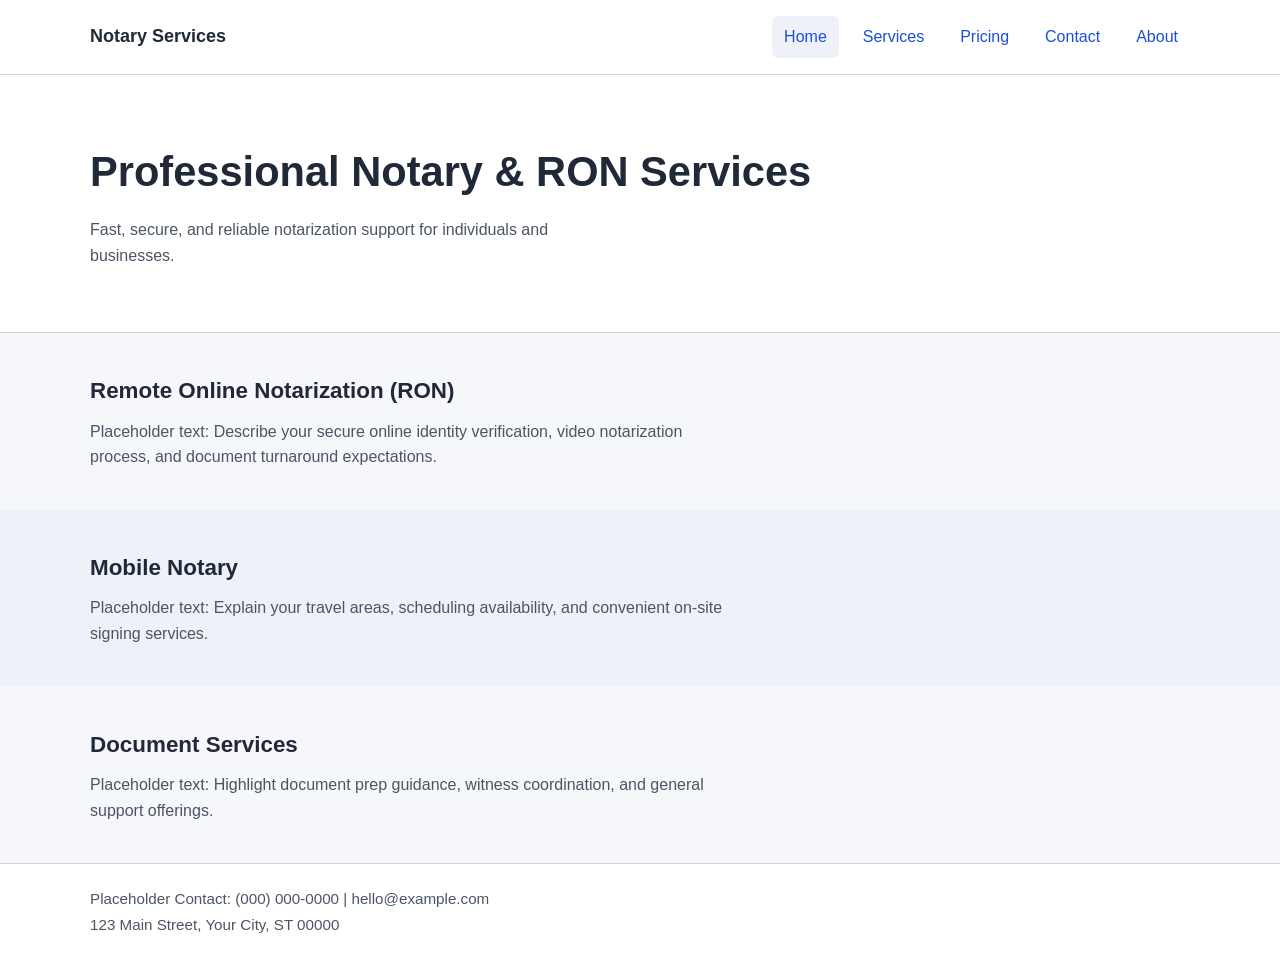
==== index.html @ e4e7c0ff "Initial GitHub Pages scaffold" ====
<!doctype html>
<html lang="en">
  <head>
    <meta charset="UTF-8" />
    <meta name="viewport" content="width=device-width, initial-scale=1.0" />
    <title>Professional Notary & RON Services</title>
    <meta
      name="description"
      content="Professional Notary and Remote Online Notarization services."
    />
    <link rel="stylesheet" href="assets/css/style.css" />
  </head>
  <body>
    <header class="site-header">
      <div class="container header-inner">
        <a class="brand" href="index.html">Notary Services</a>
        <nav aria-label="Main navigation">
          <ul class="nav-list">
            <li><a href="index.html" aria-current="page">Home</a></li>
            <li><a href="pages/services.html">Services</a></li>
            <li><a href="pages/pricing.html">Pricing</a></li>
            <li><a href="pages/contact.html">Contact</a></li>
            <li><a href="pages/about.html">About</a></li>
          </ul>
        </nav>
      </div>
    </header>

    <main>
      <section class="hero">
        <div class="container">
          <h1>Professional Notary &amp; RON Services</h1>
          <p>
            Fast, secure, and reliable notarization support for individuals and
            businesses.
          </p>
        </div>
      </section>

      <section class="section">
        <div class="container">
          <h2>Remote Online Notarization (RON)</h2>
          <p>
            Placeholder text: Describe your secure online identity verification,
            video notarization process, and document turnaround expectations.
          </p>
        </div>
      </section>

      <section class="section alt">
        <div class="container">
          <h2>Mobile Notary</h2>
          <p>
            Placeholder text: Explain your travel areas, scheduling
            availability, and convenient on-site signing services.
          </p>
        </div>
      </section>

      <section class="section">
        <div class="container">
          <h2>Document Services</h2>
          <p>
            Placeholder text: Highlight document prep guidance, witness
            coordination, and general support offerings.
          </p>
        </div>
      </section>
    </main>

    <footer class="site-footer">
      <div class="container">
        <p>Placeholder Contact: (000) 000-0000 | hello@example.com</p>
        <p>123 Main Street, Your City, ST 00000</p>
      </div>
    </footer>
  </body>
</html>
---- assets/css/style.css ----
:root {
  --color-bg: #f5f7fb;
  --color-surface: #ffffff;
  --color-surface-alt: #eef2f8;
  --color-text: #1f2937;
  --color-muted: #4b5563;
  --color-primary: #1d4ed8;
  --color-border: #d1d5db;
}

* {
  box-sizing: border-box;
}

html,
body {
  margin: 0;
  padding: 0;
}

body {
  font-family: "Segoe UI", Tahoma, Geneva, Verdana, sans-serif;
  background: var(--color-bg);
  color: var(--color-text);
  line-height: 1.6;
}

img {
  max-width: 100%;
  height: auto;
}

.container {
  width: min(1100px, 92%);
  margin: 0 auto;
}

.site-header {
  background: var(--color-surface);
  border-bottom: 1px solid var(--color-border);
}

.header-inner {
  display: flex;
  align-items: center;
  justify-content: space-between;
  gap: 1rem;
  padding: 1rem 0;
}

.brand {
  font-size: 1.125rem;
  font-weight: 700;
  text-decoration: none;
  color: var(--color-text);
}

.nav-list {
  display: flex;
  flex-wrap: wrap;
  list-style: none;
  margin: 0;
  padding: 0;
  gap: 0.75rem;
}

.nav-list a {
  display: inline-block;
  padding: 0.5rem 0.75rem;
  border-radius: 0.4rem;
  text-decoration: none;
  color: var(--color-primary);
}

.nav-list a:hover,
.nav-list a[aria-current="page"] {
  background: var(--color-surface-alt);
}

.hero {
  background: var(--color-surface);
  border-bottom: 1px solid var(--color-border);
  padding: 4rem 0;
}

.hero h1 {
  margin-top: 0;
  margin-bottom: 0.75rem;
  font-size: clamp(1.8rem, 4vw, 2.6rem);
}

.hero p {
  margin: 0;
  color: var(--color-muted);
  max-width: 60ch;
}

.section {
  padding: 2.5rem 0;
}

.section.alt {
  background: var(--color-surface-alt);
}

.section h2 {
  margin-top: 0;
  margin-bottom: 0.6rem;
  font-size: 1.4rem;
}

.section p {
  margin: 0;
  max-width: 72ch;
  color: var(--color-muted);
}

.page-main {
  padding: 2.5rem 0 3.5rem;
}

.page-title {
  margin-top: 0;
  margin-bottom: 1rem;
}

.page-section {
  background: var(--color-surface);
  border: 1px solid var(--color-border);
  border-radius: 0.75rem;
  padding: 1.2rem;
  margin-bottom: 1rem;
}

.site-footer {
  background: var(--color-surface);
  border-top: 1px solid var(--color-border);
  padding: 1.25rem 0;
  font-size: 0.95rem;
  color: var(--color-muted);
}

.site-footer p {
  margin: 0.15rem 0;
}

@media (max-width: 700px) {
  .header-inner {
    flex-direction: column;
    align-items: flex-start;
  }

  .hero {
    padding: 2.75rem 0;
  }

  .section,
  .page-main {
    padding-top: 2rem;
    padding-bottom: 2rem;
  }
}
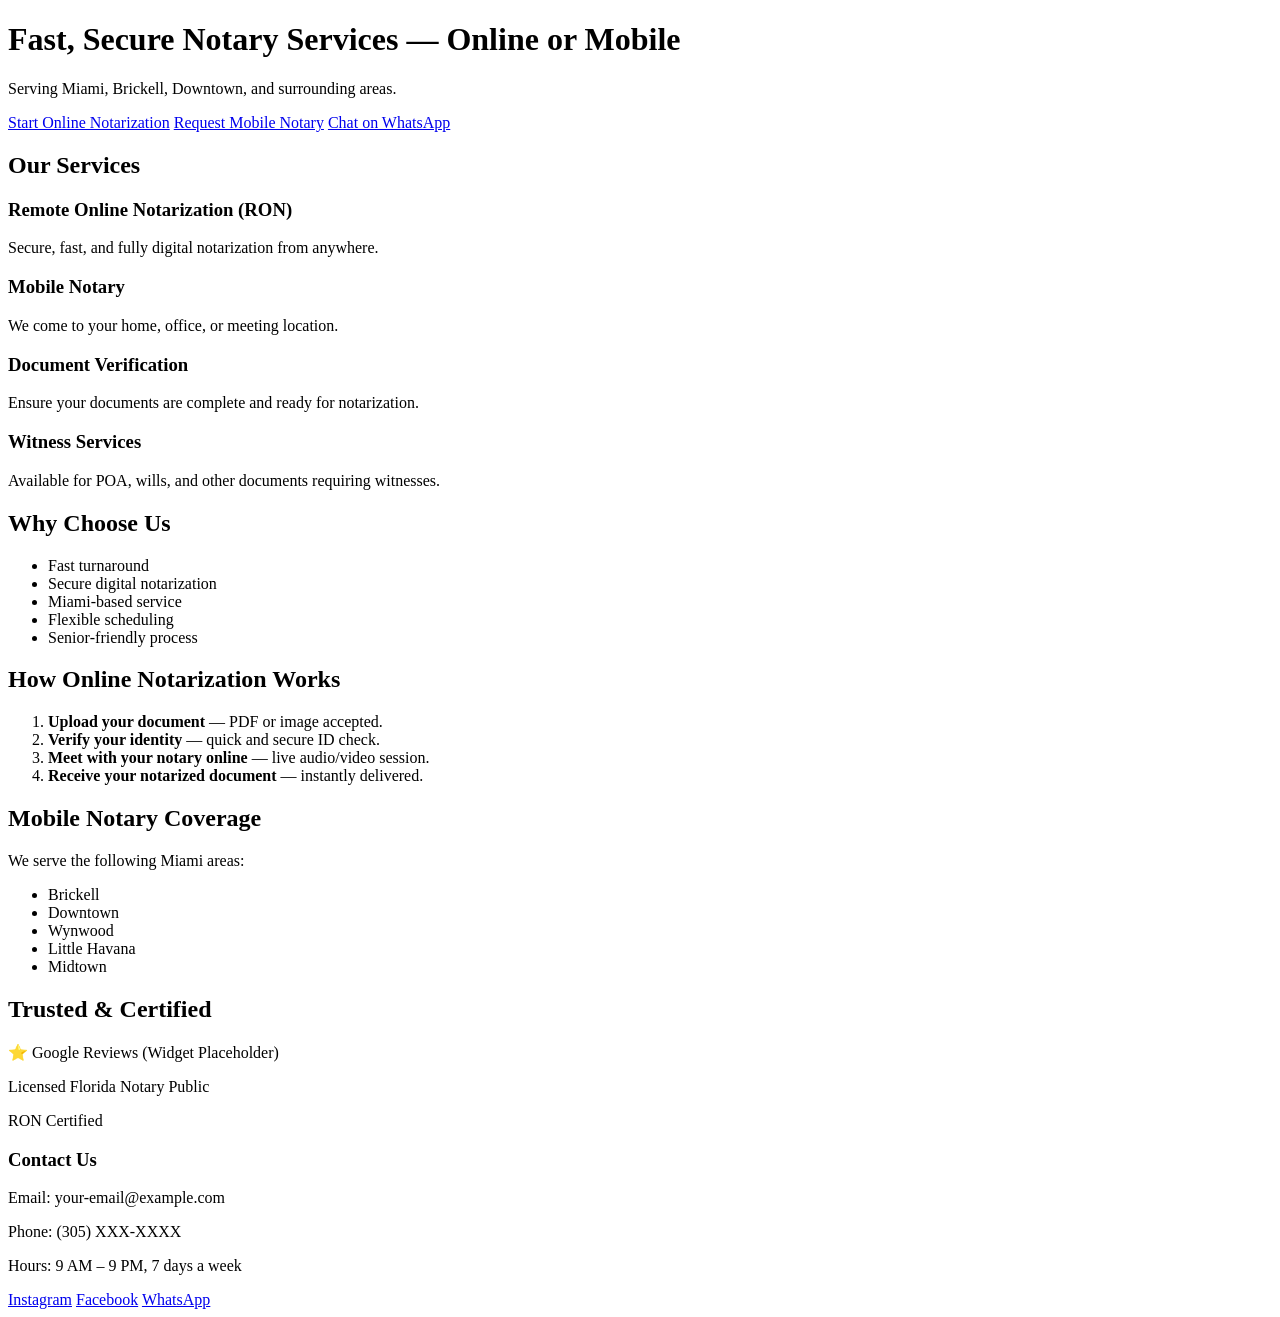
==== commit 7b37f1c9: "added index content" ====
--- a/index.html
+++ b/index.html
@@ -1,78 +1,117 @@
-<!doctype html>
+<!DOCTYPE html>
 <html lang="en">
-  <head>
-    <meta charset="UTF-8" />
-    <meta name="viewport" content="width=device-width, initial-scale=1.0" />
-    <title>Professional Notary & RON Services</title>
-    <meta
-      name="description"
-      content="Professional Notary and Remote Online Notarization services."
-    />
-    <link rel="stylesheet" href="assets/css/style.css" />
-  </head>
-  <body>
-    <header class="site-header">
-      <div class="container header-inner">
-        <a class="brand" href="index.html">Notary Services</a>
-        <nav aria-label="Main navigation">
-          <ul class="nav-list">
-            <li><a href="index.html" aria-current="page">Home</a></li>
-            <li><a href="pages/services.html">Services</a></li>
-            <li><a href="pages/pricing.html">Pricing</a></li>
-            <li><a href="pages/contact.html">Contact</a></li>
-            <li><a href="pages/about.html">About</a></li>
-          </ul>
-        </nav>
-      </div>
+<head>
+    <meta charset="UTF-8">
+    <title>Fast, Secure Notary Services — Online or Mobile | Miami</title>
+</head>
+
+<body>
+
+    <!-- HERO SECTION -->
+    <header>
+        <h1>Fast, Secure Notary Services — Online or Mobile</h1>
+        <p>Serving Miami, Brickell, Downtown, and surrounding areas.</p>
+
+        <div class="hero-buttons">
+            <a href="/services/ron.html" class="btn-primary">Start Online Notarization</a>
+            <a href="/services/mobile.html" class="btn-secondary">Request Mobile Notary</a>
+            <a href="https://wa.me/your-number" class="btn-whatsapp">Chat on WhatsApp</a>
+        </div>
     </header>
 
-    <main>
-      <section class="hero">
-        <div class="container">
-          <h1>Professional Notary &amp; RON Services</h1>
-          <p>
-            Fast, secure, and reliable notarization support for individuals and
-            businesses.
-          </p>
+
+    <!-- QUICK SERVICE CARDS -->
+    <section id="quick-services">
+        <h2>Our Services</h2>
+
+        <div class="service-card">
+            <h3>Remote Online Notarization (RON)</h3>
+            <p>Secure, fast, and fully digital notarization from anywhere.</p>
         </div>
-      </section>
 
-      <section class="section">
-        <div class="container">
-          <h2>Remote Online Notarization (RON)</h2>
-          <p>
-            Placeholder text: Describe your secure online identity verification,
-            video notarization process, and document turnaround expectations.
-          </p>
+        <div class="service-card">
+            <h3>Mobile Notary</h3>
+            <p>We come to your home, office, or meeting location.</p>
         </div>
-      </section>
 
-      <section class="section alt">
-        <div class="container">
-          <h2>Mobile Notary</h2>
-          <p>
-            Placeholder text: Explain your travel areas, scheduling
-            availability, and convenient on-site signing services.
-          </p>
+        <div class="service-card">
+            <h3>Document Verification</h3>
+            <p>Ensure your documents are complete and ready for notarization.</p>
         </div>
-      </section>
 
-      <section class="section">
-        <div class="container">
-          <h2>Document Services</h2>
-          <p>
-            Placeholder text: Highlight document prep guidance, witness
-            coordination, and general support offerings.
-          </p>
+        <div class="service-card">
+            <h3>Witness Services</h3>
+            <p>Available for POA, wills, and other documents requiring witnesses.</p>
         </div>
-      </section>
-    </main>
+    </section>
 
-    <footer class="site-footer">
-      <div class="container">
-        <p>Placeholder Contact: (000) 000-0000 | hello@example.com</p>
-        <p>123 Main Street, Your City, ST 00000</p>
-      </div>
+
+    <!-- WHY CHOOSE US -->
+    <section id="why-us">
+        <h2>Why Choose Us</h2>
+        <ul>
+            <li>Fast turnaround</li>
+            <li>Secure digital notarization</li>
+            <li>Miami‑based service</li>
+            <li>Flexible scheduling</li>
+            <li>Senior‑friendly process</li>
+        </ul>
+    </section>
+
+
+    <!-- HOW RON WORKS -->
+    <section id="how-ron-works">
+        <h2>How Online Notarization Works</h2>
+
+        <ol>
+            <li><strong>Upload your document</strong> — PDF or image accepted.</li>
+            <li><strong>Verify your identity</strong> — quick and secure ID check.</li>
+            <li><strong>Meet with your notary online</strong> — live audio/video session.</li>
+            <li><strong>Receive your notarized document</strong> — instantly delivered.</li>
+        </ol>
+    </section>
+
+
+    <!-- MOBILE COVERAGE MAP -->
+    <section id="coverage">
+        <h2>Mobile Notary Coverage</h2>
+        <p>We serve the following Miami areas:</p>
+
+        <ul>
+            <li>Brickell</li>
+            <li>Downtown</li>
+            <li>Wynwood</li>
+            <li>Little Havana</li>
+            <li>Midtown</li>
+        </ul>
+    </section>
+
+
+    <!-- TRUST SIGNALS -->
+    <section id="trust">
+        <h2>Trusted & Certified</h2>
+
+        <div class="trust-items">
+            <p>⭐ Google Reviews (Widget Placeholder)</p>
+            <p>Licensed Florida Notary Public</p>
+            <p>RON Certified</p>
+        </div>
+    </section>
+
+
+    <!-- FOOTER -->
+    <footer>
+        <h3>Contact Us</h3>
+        <p>Email: your-email@example.com</p>
+        <p>Phone: (305) XXX‑XXXX</p>
+        <p>Hours: 9 AM – 9 PM, 7 days a week</p>
+
+        <div class="social-links">
+            <a href="#">Instagram</a>
+            <a href="#">Facebook</a>
+            <a href="#">WhatsApp</a>
+        </div>
     </footer>
-  </body>
+
+</body>
 </html>
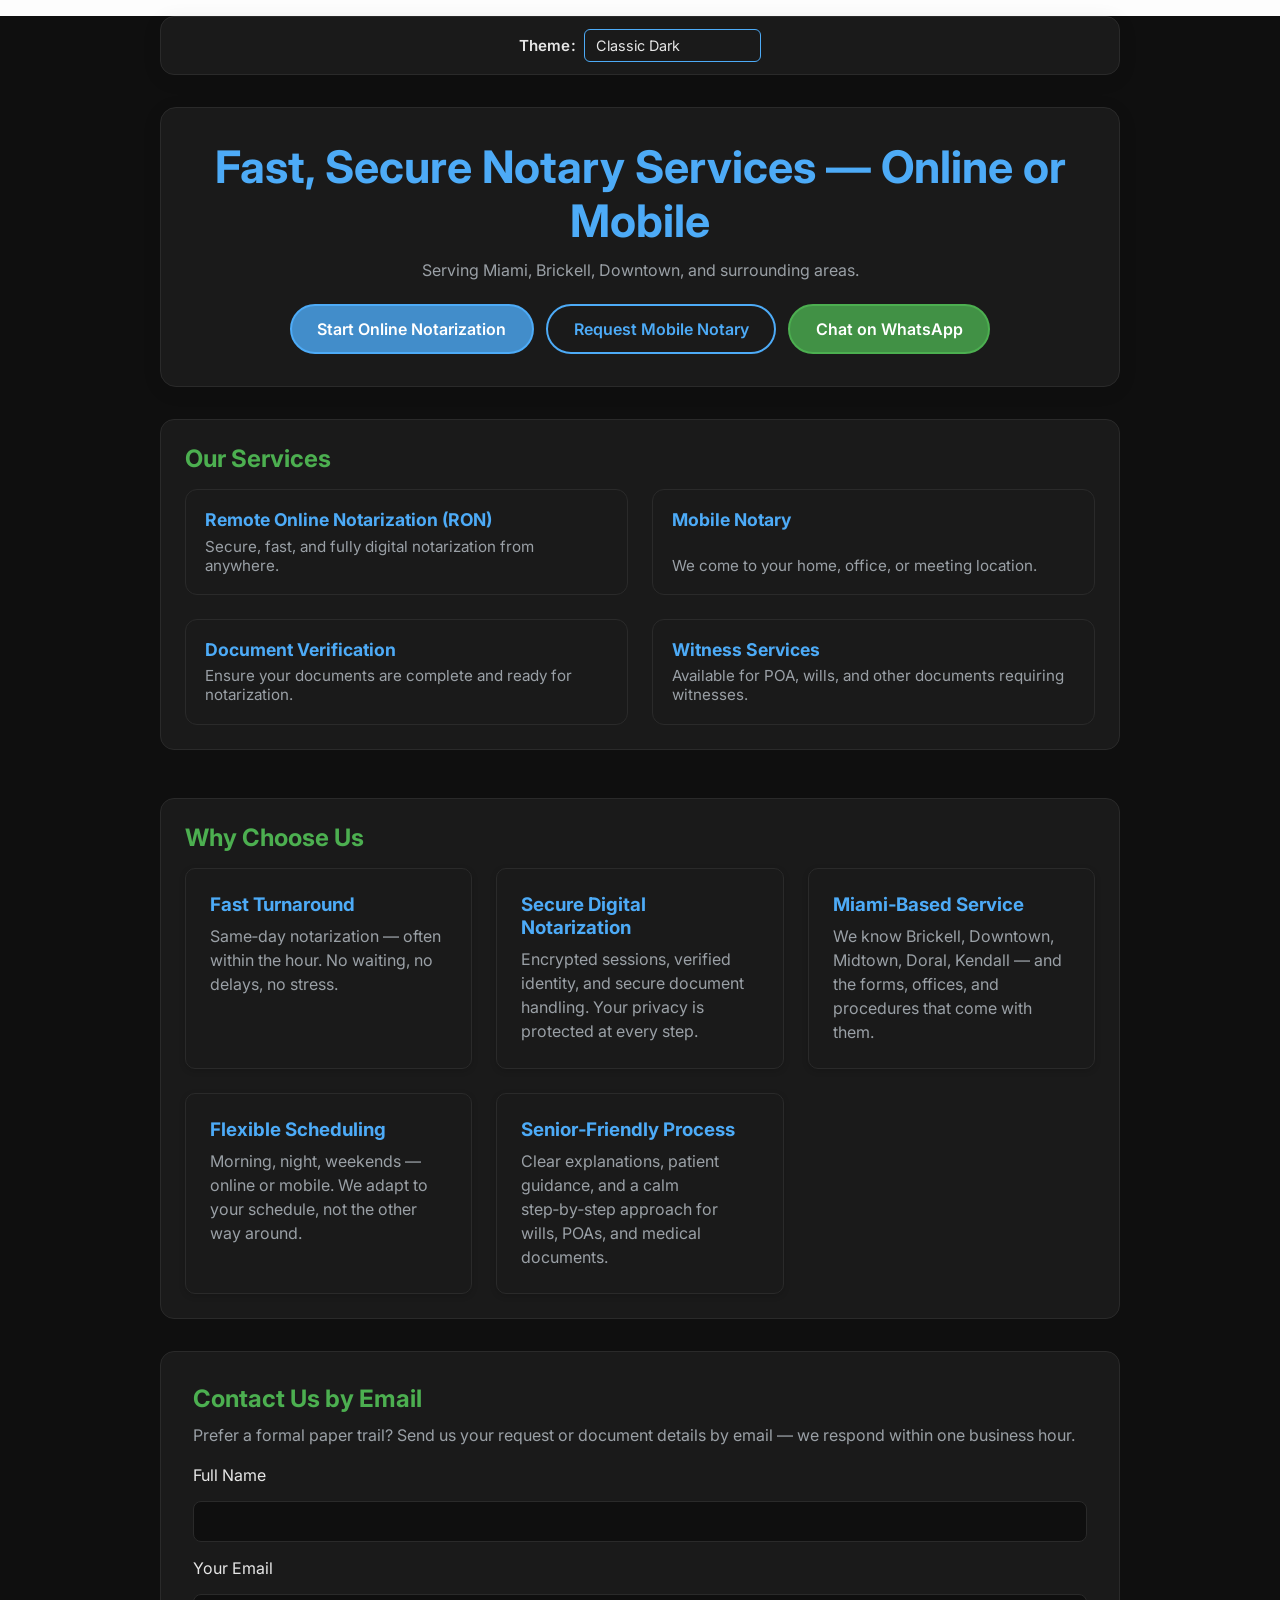
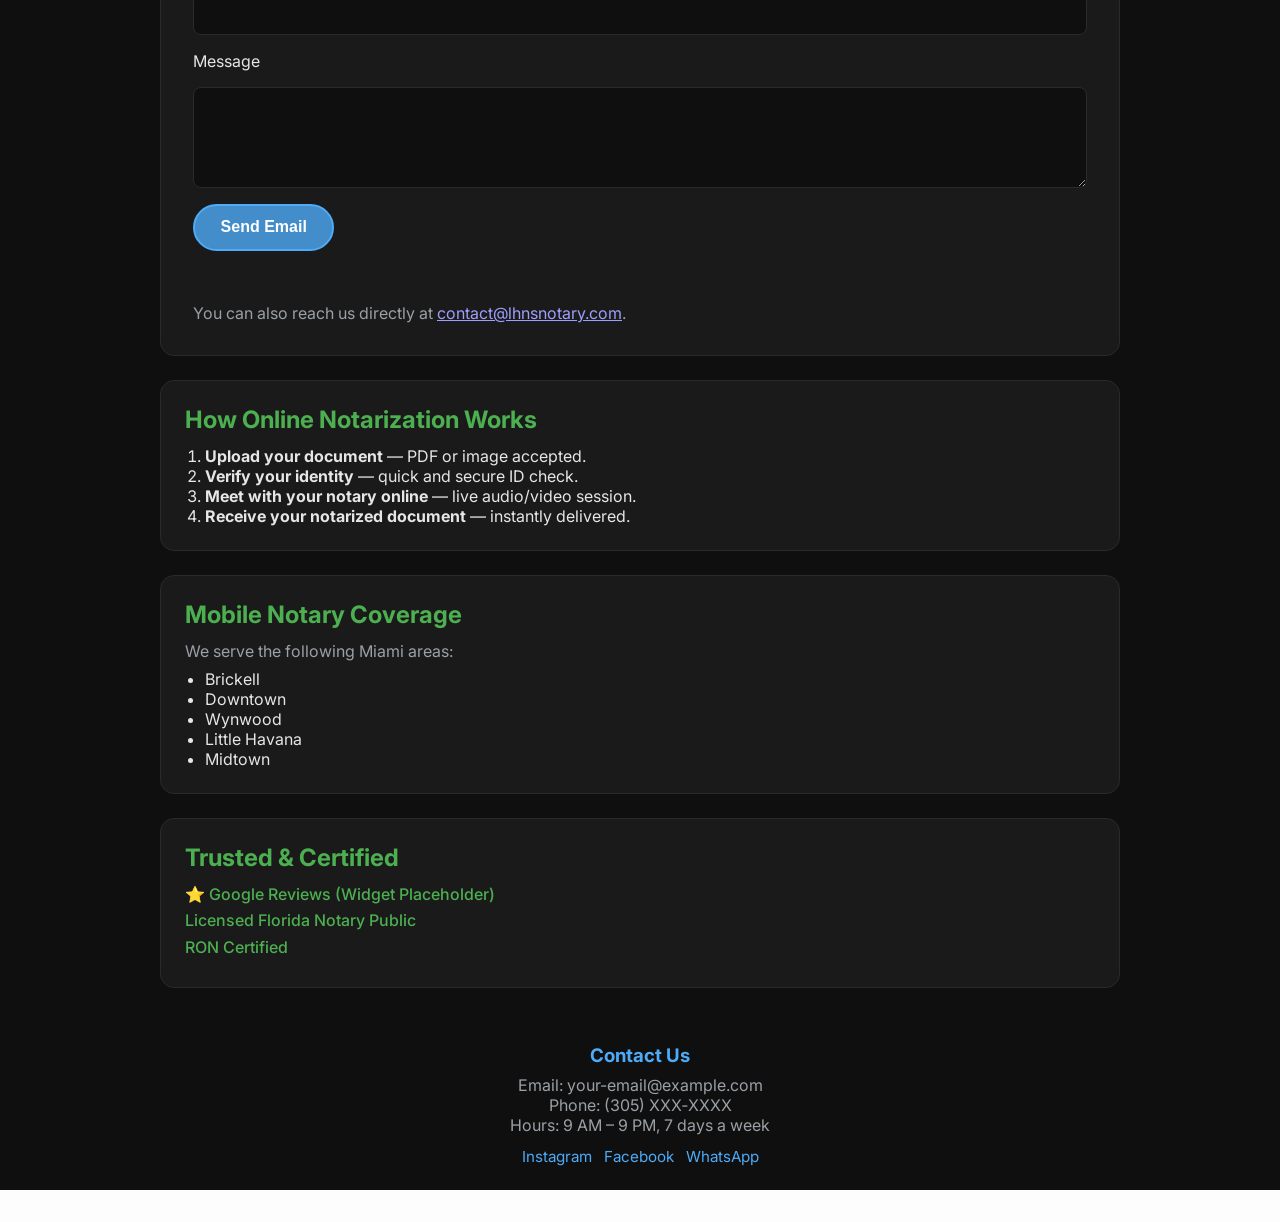
==== commit 918b7885: "Converted Why Choose Us list into responsive card grid with improved content Repositioned theme sele" ====
--- a/index.html
+++ b/index.html
@@ -2,11 +2,23 @@
 <html lang="en">
 <head>
     <meta charset="UTF-8">
+    <meta name="viewport" content="width=device-width, initial-scale=1.0">
     <title>Fast, Secure Notary Services — Online or Mobile | Miami</title>
+    <link rel="stylesheet" href="assets/css/style.css">
+    
 </head>
 
 <body>
-
+    <div class="theme-selector">
+    <label for="theme">Theme:</label>
+        <select id="theme">
+            <option value="classic-dark">Classic Dark</option>
+            <option value="miami-dark">Miami Dark</option>
+            <option value="miami-solarized">Miami Solarized</option>
+            <option value="brickell-neon">Brickell Neon</option>
+            <option value="brickell-neon-solarized">Brickell Neon Solarized</option>
+        </select>
+    </div>
     <!-- HERO SECTION -->
     <header>
         <h1>Fast, Secure Notary Services — Online or Mobile</h1>
@@ -23,41 +35,85 @@
     <!-- QUICK SERVICE CARDS -->
     <section id="quick-services">
         <h2>Our Services</h2>
+        <div class="service-grid">
+            <div class="service-card">
+                <h3>Remote Online Notarization (RON)</h3>
+                <p>Secure, fast, and fully digital notarization from anywhere.</p>
+            </div>
 
-        <div class="service-card">
-            <h3>Remote Online Notarization (RON)</h3>
-            <p>Secure, fast, and fully digital notarization from anywhere.</p>
-        </div>
+            <div class="service-card">
+                <h3>Mobile Notary</h3>
+                <p>We come to your home, office, or meeting location.</p>
+            </div>
 
-        <div class="service-card">
-            <h3>Mobile Notary</h3>
-            <p>We come to your home, office, or meeting location.</p>
-        </div>
+            <div class="service-card">
+                <h3>Document Verification</h3>
+                <p>Ensure your documents are complete and ready for notarization.</p>
+            </div>
 
-        <div class="service-card">
-            <h3>Document Verification</h3>
-            <p>Ensure your documents are complete and ready for notarization.</p>
-        </div>
-
-        <div class="service-card">
-            <h3>Witness Services</h3>
-            <p>Available for POA, wills, and other documents requiring witnesses.</p>
-        </div>
+            <div class="service-card">
+                <h3>Witness Services</h3>
+                <p>Available for POA, wills, and other documents requiring witnesses.</p>
+            </div>
+    </div>
     </section>
 
 
     <!-- WHY CHOOSE US -->
     <section id="why-us">
-        <h2>Why Choose Us</h2>
-        <ul>
-            <li>Fast turnaround</li>
-            <li>Secure digital notarization</li>
-            <li>Miami‑based service</li>
-            <li>Flexible scheduling</li>
-            <li>Senior‑friendly process</li>
-        </ul>
+    <h2>Why Choose Us</h2>
+
+        <div class="why-grid">
+
+            <div class="why-card">
+            <h3>Fast Turnaround</h3>
+            <p>Same‑day notarization — often within the hour. No waiting, no delays, no stress.</p>
+            </div>
+
+            <div class="why-card">
+            <h3>Secure Digital Notarization</h3>
+            <p>Encrypted sessions, verified identity, and secure document handling. Your privacy is protected at every step.</p>
+            </div>
+
+            <div class="why-card">
+            <h3>Miami‑Based Service</h3>
+            <p>We know Brickell, Downtown, Midtown, Doral, Kendall — and the forms, offices, and procedures that come with them.</p>
+            </div>
+
+            <div class="why-card">
+            <h3>Flexible Scheduling</h3>
+            <p>Morning, night, weekends — online or mobile. We adapt to your schedule, not the other way around.</p>
+            </div>
+
+            <div class="why-card">
+            <h3>Senior‑Friendly Process</h3>
+            <p>Clear explanations, patient guidance, and a calm step‑by‑step approach for wills, POAs, and medical documents.</p>
+            </div>
+
+        </div>
     </section>
 
+
+    <section id="email-contact">
+        <h2>Contact Us by Email</h2>
+        <p>Prefer a formal paper trail? Send us your request or document details by email — we respond within one business hour.</p>
+        <br>       
+        <form id="emailForm" action="https://formspree.io/f/xeeynbkn" method="POST">
+            <label for="name">Full Name</label>
+            <input type="text" id="name" name="name" required>
+
+            <label for="email">Your Email</label>
+            <input type="email" id="email" name="_replyto" required>
+
+            <label for="message">Message</label>
+            <textarea id="message" name="message" rows="5" required></textarea>
+
+            <button type="submit" class="btn-primary">Send Email</button>
+            <br>
+        </form>
+
+        <p class="email-note">You can also reach us directly at <a href="mailto:contact@lhnsnotary.com">contact@lhnsnotary.com</a>.</p>
+    </section>
 
     <!-- HOW RON WORKS -->
     <section id="how-ron-works">
@@ -113,5 +169,8 @@
         </div>
     </footer>
 
+    <script src="assets/js/theme.js" defer></script>
+    <script src="assets/js/form.js" defer></script>
+
 </body>
 </html>
--- a/assets/css/style.css
+++ b/assets/css/style.css
@@ -0,0 +1,485 @@
+@import url('https://fonts.googleapis.com/css2?family=Inter:wght@300;400;500;600;700&display=swap');
+
+/* ===== Base Reset ===== */
+* {
+    margin: 0;
+    padding: 0;
+    box-sizing: border-box;
+}
+
+html, body {
+    background-color: var(--bg-main) !important;
+    color: var(--text-main);
+}
+
+body {
+    font-family: var(--font-main);
+}
+
+/* ===== Miami Color Palette ===== */
+:root {
+    /* Light Mode — Miami Day */
+    --bg-main: #FDFDFD;          /* Coconut White */
+    --bg-card: #FFFFFF;
+    --accent: #1DA1F2;           /* Ocean Blue */
+    --accent-secondary: #14B8A6; /* Brickell Teal */
+    --accent-warm: #FF6F61;      /* Sunset Coral */
+    --text-main: #1F2937;
+    --text-muted: #6B7280;
+    --border-soft: #E2E8F0;
+
+    --font-main: 'Inter', system-ui, sans-serif;
+}
+
+/* ===== Dark Mode — Miami Night ===== */
+@media (prefers-color-scheme: dark) {
+    :root {
+        --bg-main: #0D1B2A;       /* Night Navy */
+        --bg-card: #1B263B;       /* Deep Teal */
+        --accent: #4DB5F7;        /* Light Ocean Blue */
+        --accent-secondary: #2DD4BF; /* Bright Brickell Teal */
+        --accent-warm: #FF8A75;   /* Soft Sunset Coral */
+        --text-main: #E5E7EB;
+        --text-muted: #9CA3AF;
+        --border-soft: #2D3A4A;
+    }
+}
+
+/* ===== Global Styles ===== */
+body[data-theme="classic-dark"] {
+    --bg-main: #0f0f0f;
+    --bg-card: #1a1a1a;
+    --accent: #4dabf7;
+    --accent-secondary: #4caf50;
+    --accent-warm: #ff6f61;
+    --text-main: #e6e6e6;
+    --text-muted: #9aa0a6;
+    --border-soft: #2a2a2a;
+}
+body[data-theme="miami-dark"] {
+    --bg-main: #0D1B2A;       /* Night Navy */
+    --bg-card: #1B263B;       /* Deep Teal */
+    --accent: #4DB5F7;        /* Light Ocean Blue */
+    --accent-secondary: #2DD4BF; /* Bright Brickell Teal */
+    --accent-warm: #FF8A75;   /* Soft Sunset Coral */
+    --text-main: #E5E7EB;
+    --text-muted: #9CA3AF;
+    --border-soft: #2D3A4A;
+}
+body[data-theme="miami-solarized"] {
+    --bg-main: #FDF6E3;       /* Solarized Base */
+    --bg-card: #FFFDF7;
+    --accent: #268BD2;        /* Solarized Blue */
+    --accent-secondary: #2AA198; /* Solarized Cyan */
+    --accent-warm: #CB4B16;   /* Solarized Orange */
+    --text-main: #073642;     /* Deep Cyan */
+    --text-muted: #586E75;
+    --border-soft: #EEE8D5;
+}
+body[data-theme="brickell-neon"] {
+    --bg-main: #0A0F1F;
+    --bg-card: #11182C;
+
+    /* Soft Neon */
+    --accent: #00C4D8;          /* Soft Neon Cyan */
+    --accent-secondary: #00D98A; /* Soft Neon Mint */
+    --accent-warm: #E600B4;     /* Soft Neon Pink */
+
+    --text-main: #E0EFFF;
+    --text-muted: #8AA3C2;
+    --border-soft: #1F2A40;
+}
+body[data-theme="brickell-neon-solarized"] {
+    --bg-main: #002B36;       /* Solarized Deep */
+    --bg-card: #073642;
+    --accent: #00E5FF;        /* Neon Cyan */
+    --accent-secondary: #2AA198; /* Solarized Cyan */
+    --accent-warm: #E600B4;   /* Neon Pink */
+    --text-main: #EEE8D5;     /* Solarized Light */
+    --text-muted: #93A1A1;
+    --border-soft: #586E75;
+}
+
+body[data-theme="classic-dark"],
+body[data-theme="miami-dark"],
+body[data-theme="brickell-neon"],
+body[data-theme="brickell-neon-solarized"] {
+    color-scheme: dark;
+}
+
+body[data-theme="miami-solarized"] {
+    color-scheme: light;
+}
+
+
+main {
+    max-width: 960px;
+    margin: 0 auto;
+}
+
+/* ===== Header / Hero ===== */
+header {
+    max-width: 960px;
+    margin: 2rem auto;
+    text-align: center;
+    padding: 2rem 1.5rem;
+    background-color: var(--bg-card);
+    border-radius: 16px;
+    box-shadow: 0 4px 20px rgba(0, 0, 0, 0.08);
+    border: 1px solid var(--border-soft);
+}
+
+header h1 {
+    font-size: 2.4rem;
+    margin-bottom: 0.75rem;
+    color: var(--accent);
+}
+
+header p {
+    color: var(--text-muted);
+    margin-bottom: 1.5rem;
+}
+
+/* ===== Buttons ===== */
+.hero-buttons {
+    display: flex;
+    flex-wrap: wrap;
+    justify-content: center;
+    gap: 0.75rem;
+}
+
+.btn-primary,
+.btn-secondary,
+.btn-whatsapp {
+    display: inline-block;
+    padding: 0.8rem 1.6rem;
+    border-radius: 999px;
+    text-decoration: none;
+    font-weight: 600;
+    font-size: 1rem;
+    transition: transform 0.1s ease, box-shadow 0.1s ease;
+}
+
+.btn-primary {
+    background-color: color-mix(in srgb, var(--accent) 80%, transparent);
+    color: #ffffff;
+    border: 2px solid var(--accent);
+}
+
+.btn-secondary {
+    background-color: var(--bg-card);
+    color: var(--accent);
+    border: 2px solid var(--accent);
+}
+
+.btn-whatsapp {
+    background-color: color-mix(in srgb, var(--accent-secondary) 80%, transparent);
+    color: #ffffff;
+    border: 2px solid var(--accent-secondary);
+}
+
+.btn-primary:hover,
+.btn-secondary:hover,
+.btn-whatsapp:hover {
+    transform: translateY(-2px);
+    box-shadow: 0 4px 14px rgba(0, 0, 0, 0.15);
+}
+
+/* ===== Sections ===== */
+section {
+    max-width: 960px;
+    margin: 1.5rem auto;
+    padding: 1.5rem;
+    background-color: var(--bg-card);
+    border-radius: 14px;
+    border: 1px solid var(--border-soft);
+}
+
+section h2 {
+    margin-bottom: 0.75rem;
+    font-size: 1.5rem;
+    color: var(--accent-secondary);
+}
+
+section p {
+    color: var(--text-muted);
+}
+
+/* ===== Service Cards ===== */
+#quick-services {
+    display: block;
+    width: 100%;
+}
+
+#quick-services h2 {
+    margin-bottom: 1rem;
+}
+
+.service-grid {
+    display: grid;
+    grid-template-columns: repeat(2, minmax(0, 1fr));
+    gap: 1.5rem;
+    align-items: stretch;
+}
+
+.service-card {
+    padding: 1.25rem;
+    border-radius: 12px;
+    border: 1px solid var(--border-soft);
+    background-color: var(--bg-card);
+    text-align: left;
+    display: flex;
+    flex-direction: column;
+    justify-content: space-between;
+    transition: transform 0.1s ease, box-shadow 0.1s ease;
+}
+
+.service-card:hover {
+    transform: translateY(-2px);
+    box-shadow: 0 4px 12px rgba(0, 0, 0, 0.08);
+}
+
+.service-card h3 {
+    margin-bottom: 0.4rem;
+    font-size: 1.1rem;
+    color: var(--accent);
+}
+
+.service-card p {
+    font-size: 0.95rem;
+    color: var(--text-muted);
+}
+
+.service-card {
+    padding: 1.2rem;
+    border-radius: 12px;
+    border: 1px solid var(--border-soft);
+    background-color: var(--bg-card);
+    transition: transform 0.1s ease, box-shadow 0.1s ease;
+}
+
+.service-card:hover {
+    transform: translateY(-2px);
+    box-shadow: 0 4px 12px rgba(0, 0, 0, 0.08);
+}
+
+.service-card h3 {
+    margin-bottom: 0.4rem;
+    font-size: 1.1rem;
+    color: var(--accent);
+}
+
+.service-card p {
+    font-size: 0.95rem;
+    color: var(--text-muted);
+}
+
+/* ===== Lists ===== */
+#why-us ul,
+#coverage ul {
+    list-style: disc;
+    padding-left: 1.25rem;
+    margin-top: 0.5rem;
+}
+
+#how-ron-works ol {
+    padding-left: 1.25rem;
+    margin-top: 0.5rem;
+}
+
+/* ===== Trust Section ===== */
+#trust .trust-items p {
+    margin-bottom: 0.4rem;
+    font-weight: 500;
+    color: var(--accent-secondary);
+}
+
+/* ===== Footer ===== */
+footer {
+    max-width: 960px;
+    margin: 2rem auto;
+    padding: 1.5rem;
+    text-align: center;
+    color: var(--text-muted);
+}
+
+footer h3 {
+    margin-bottom: 0.5rem;
+    color: var(--accent);
+}
+
+.social-links {
+    margin-top: 0.75rem;
+    display: flex;
+    justify-content: center;
+    gap: 0.75rem;
+}
+
+.social-links a {
+    color: var(--accent);
+    text-decoration: none;
+    font-size: 0.95rem;
+}
+
+.social-links a:hover {
+    text-decoration: underline;
+}
+
+/* ===== Responsive ===== */
+@media (min-width: 640px) {
+    .service-grid {
+        grid-template-columns: repeat(2, minmax(0, 1fr));
+    }
+}
+
+@media (min-width: 900px) {
+    header h1 {
+        font-size: 2.8rem;
+    }
+}
+
+#email-contact {
+        background-color: var(--bg-card);
+        padding: 2rem;
+        border-radius: 14px;
+        margin-top: 2rem;
+        border: 1px solid var(--border-soft);
+}
+
+#email-contact h2 {
+        color: var(--accent-secondary);
+}
+
+#email-contact form {
+        display: flex;
+        flex-direction: column;
+        gap: 1rem;
+}
+
+#email-contact input,
+#email-contact textarea {
+        background-color: var(--bg-main);
+        color: var(--text-main);
+        border: 1px solid var(--border-soft);
+        padding: 0.75rem;
+        border-radius: 8px;
+}
+
+#email-contact button {
+        align-self: flex-start;
+}
+
+.status {
+        margin-top: 1rem;
+        font-weight: 500;
+        color: var(--accent-secondary);
+        opacity: 0;
+        transition: opacity 0.4s ease;
+}
+.status.show {
+        opacity: 1;
+}
+@media (max-width: 768px) {
+        .service-grid {
+                grid-template-columns: repeat(2, minmax(0, 1fr));
+        }
+}
+@media (max-width: 480px) {
+        .service-grid {
+                grid-template-columns: 1fr;
+        }
+}
+
+#quick-services {
+        width: 100%;
+        max-width: 960px;
+        margin: 0 auto;
+}
+
+.theme-selector {
+        display: flex;
+        flex-wrap: wrap;
+        align-items: center;
+        justify-content: center;
+        gap: 0.5rem;
+        max-width: 960px;
+        margin: 1rem auto 0;
+        padding: 0.75rem 1rem;
+        background-color: var(--bg-card);
+        border: 1px solid var(--border-soft);
+        border-radius: 14px;
+        box-shadow: 0 4px 20px rgba(0, 0, 0, 0.08);
+}
+
+.theme-selector label {
+        display: inline-block;
+        margin: 0;
+        font-size: 0.95rem;
+        font-weight: 600;
+        color: var(--text-main);
+        letter-spacing: 0.01em;
+}
+
+.theme-selector select {
+    background-color: var(--bg-card);
+    color: var(--text-main);
+    border: 1px solid var(--accent);
+        border-radius: 6px;
+        padding: 0.45rem 0.7rem;
+        font-family: 'Inter', 'Segoe UI', sans-serif;
+        font-size: 0.9rem;
+        appearance: none;
+        cursor: pointer;
+        transition: all 0.2s ease;
+}
+
+.theme-selector select:hover,
+.theme-selector select:focus {
+    background-color: var(--bg-card);
+    color: var(--text-main);
+    box-shadow: 0 0 8px color-mix(in srgb, var(--accent) 55%, transparent);
+        outline: none;
+}
+
+.theme-selector select option {
+    background-color: var(--bg-card);
+    color: var(--text-main);
+}
+
+#why-us {
+        margin-top: 3rem;
+}
+
+.why-grid {
+        display: grid;
+        grid-template-columns: repeat(auto-fit, minmax(260px, 1fr));
+        gap: 1.5rem;
+        margin-top: 1rem;
+}
+
+.why-card {
+        background-color: var(--bg-card);
+        padding: 1.5rem;
+        border-radius: 10px;
+        border: 1px solid var(--border-soft);
+        box-shadow: 0 2px 6px rgba(0, 0, 0, 0.15);
+        transition: transform 0.2s ease, box-shadow 0.2s ease;
+}
+
+.why-card:hover {
+        transform: translateY(-4px);
+        box-shadow: 0 4px 12px rgba(0, 0, 0, 0.2);
+}
+
+.why-card h3 {
+        margin-bottom: 0.5rem;
+        color: var(--accent);
+}
+
+.why-card p {
+        color: var(--text-muted);
+        line-height: 1.5;
+}
+
+
+
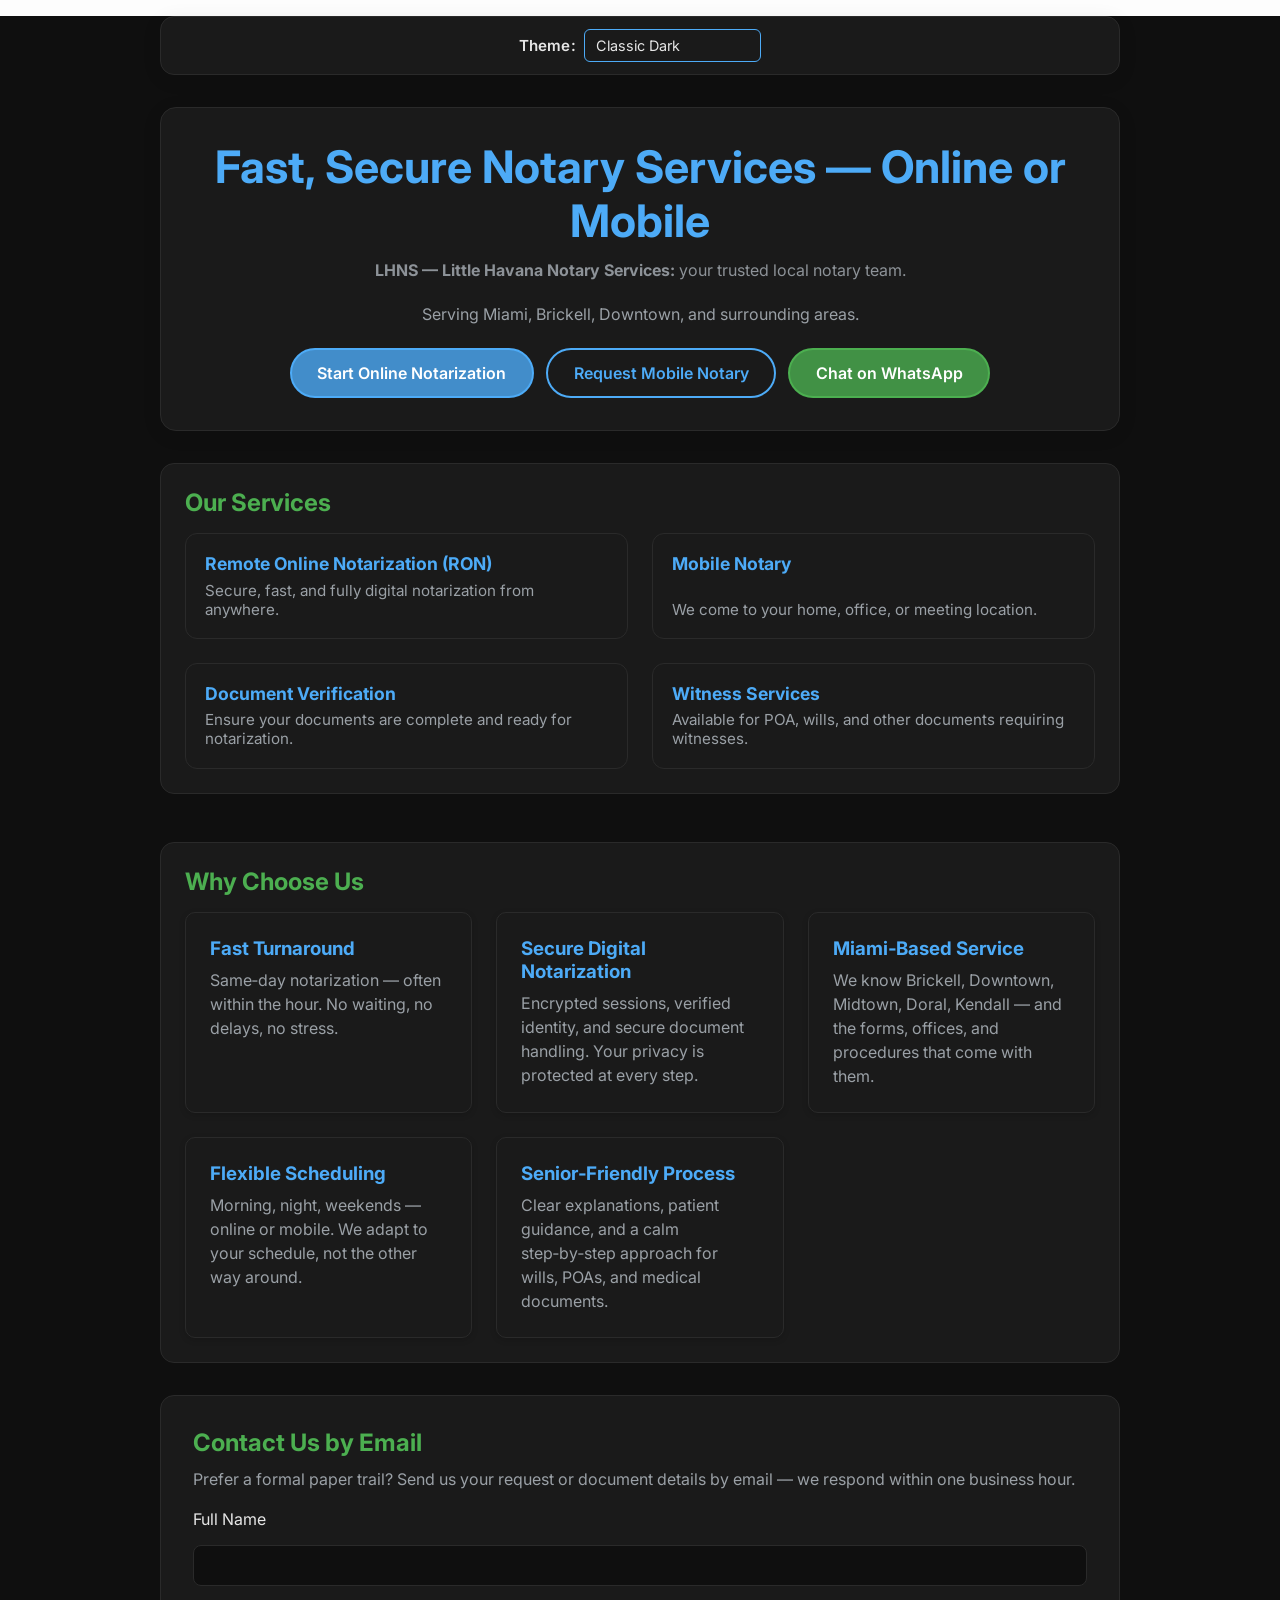
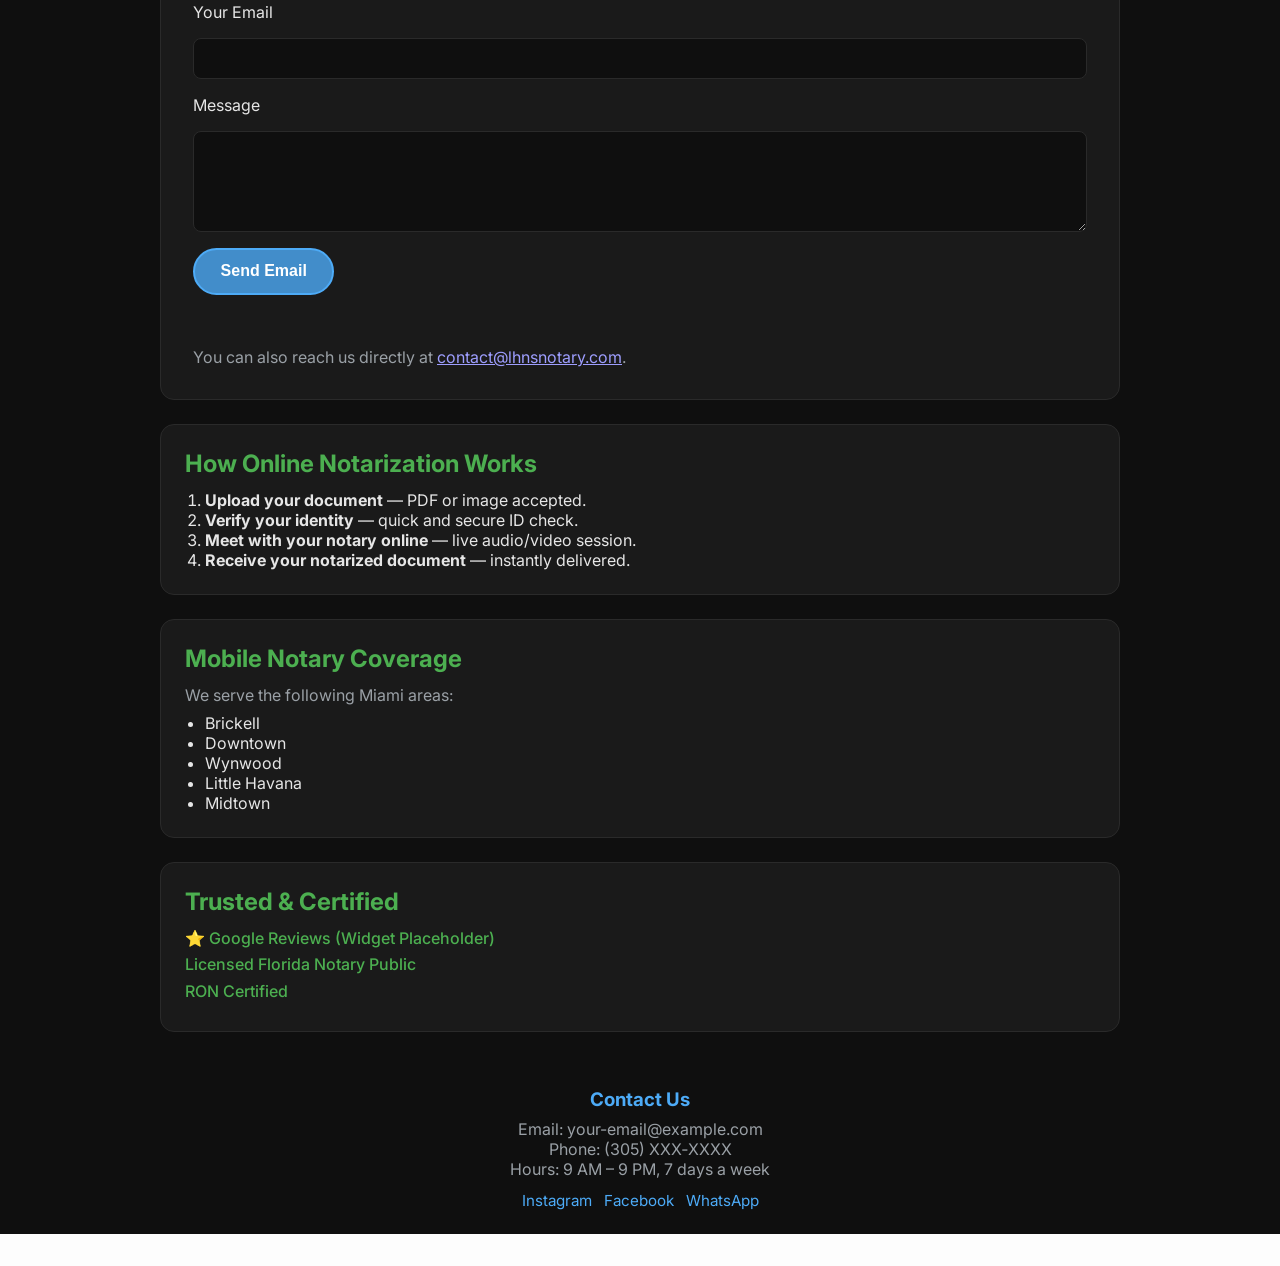
==== commit caaeca30: "Point homepage service CTAs to scheduler page for online notarization and mobile notary booking flow" ====
--- a/index.html
+++ b/index.html
@@ -20,16 +20,20 @@
         </select>
     </div>
     <!-- HERO SECTION -->
-    <header>
-        <h1>Fast, Secure Notary Services — Online or Mobile</h1>
-        <p>Serving Miami, Brickell, Downtown, and surrounding areas.</p>
+<!-- HERO SECTION -->
+        <header>
+            <h1>Fast, Secure Notary Services — Online or Mobile</h1>
+            <p class="lhns-tagline"><strong>LHNS — Little Havana Notary Services:</strong> your trusted local notary team.</p>
 
-        <div class="hero-buttons">
-            <a href="/services/ron.html" class="btn-primary">Start Online Notarization</a>
-            <a href="/services/mobile.html" class="btn-secondary">Request Mobile Notary</a>
-            <a href="https://wa.me/your-number" class="btn-whatsapp">Chat on WhatsApp</a>
-        </div>
-    </header>
+            <p>Serving Miami, Brickell, Downtown, and surrounding areas.</p>
+
+            <div class="hero-buttons">
+                <a href="pages/scheduler.html" class="btn-primary">Start Online Notarization</a>
+                <a href="pages/scheduler.html" class="btn-secondary">Request Mobile Notary</a>
+                <a href="https://wa.me/17864864799" class="btn-whatsapp">Chat on WhatsApp</a>
+            </div>
+        </header>
+
 
 
     <!-- QUICK SERVICE CARDS -->
--- a/assets/css/style.css
+++ b/assets/css/style.css
@@ -481,5 +481,10 @@
         line-height: 1.5;
 }
 
-
-
+.lhns-tagline {
+    margin-top: 0.5rem;
+    font-size: 1rem;
+    opacity: 0.9;
+}
+
+
